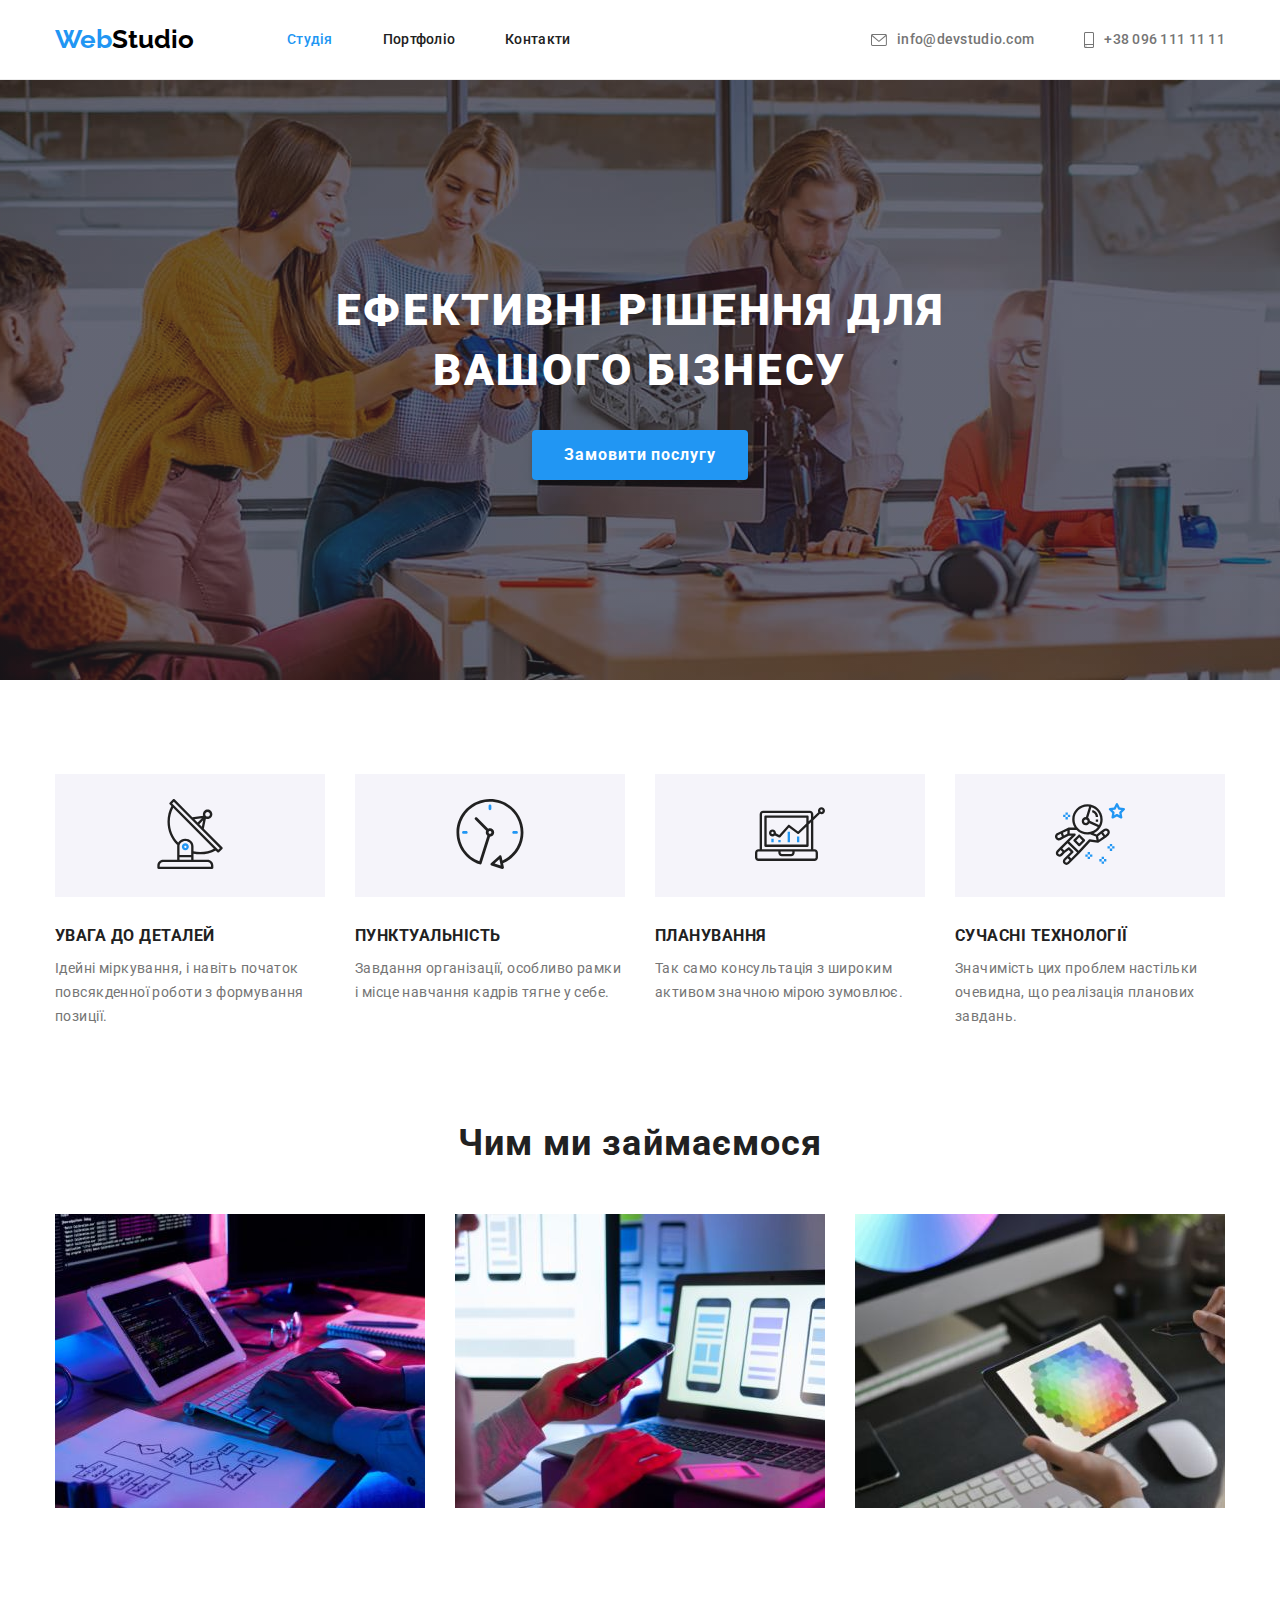
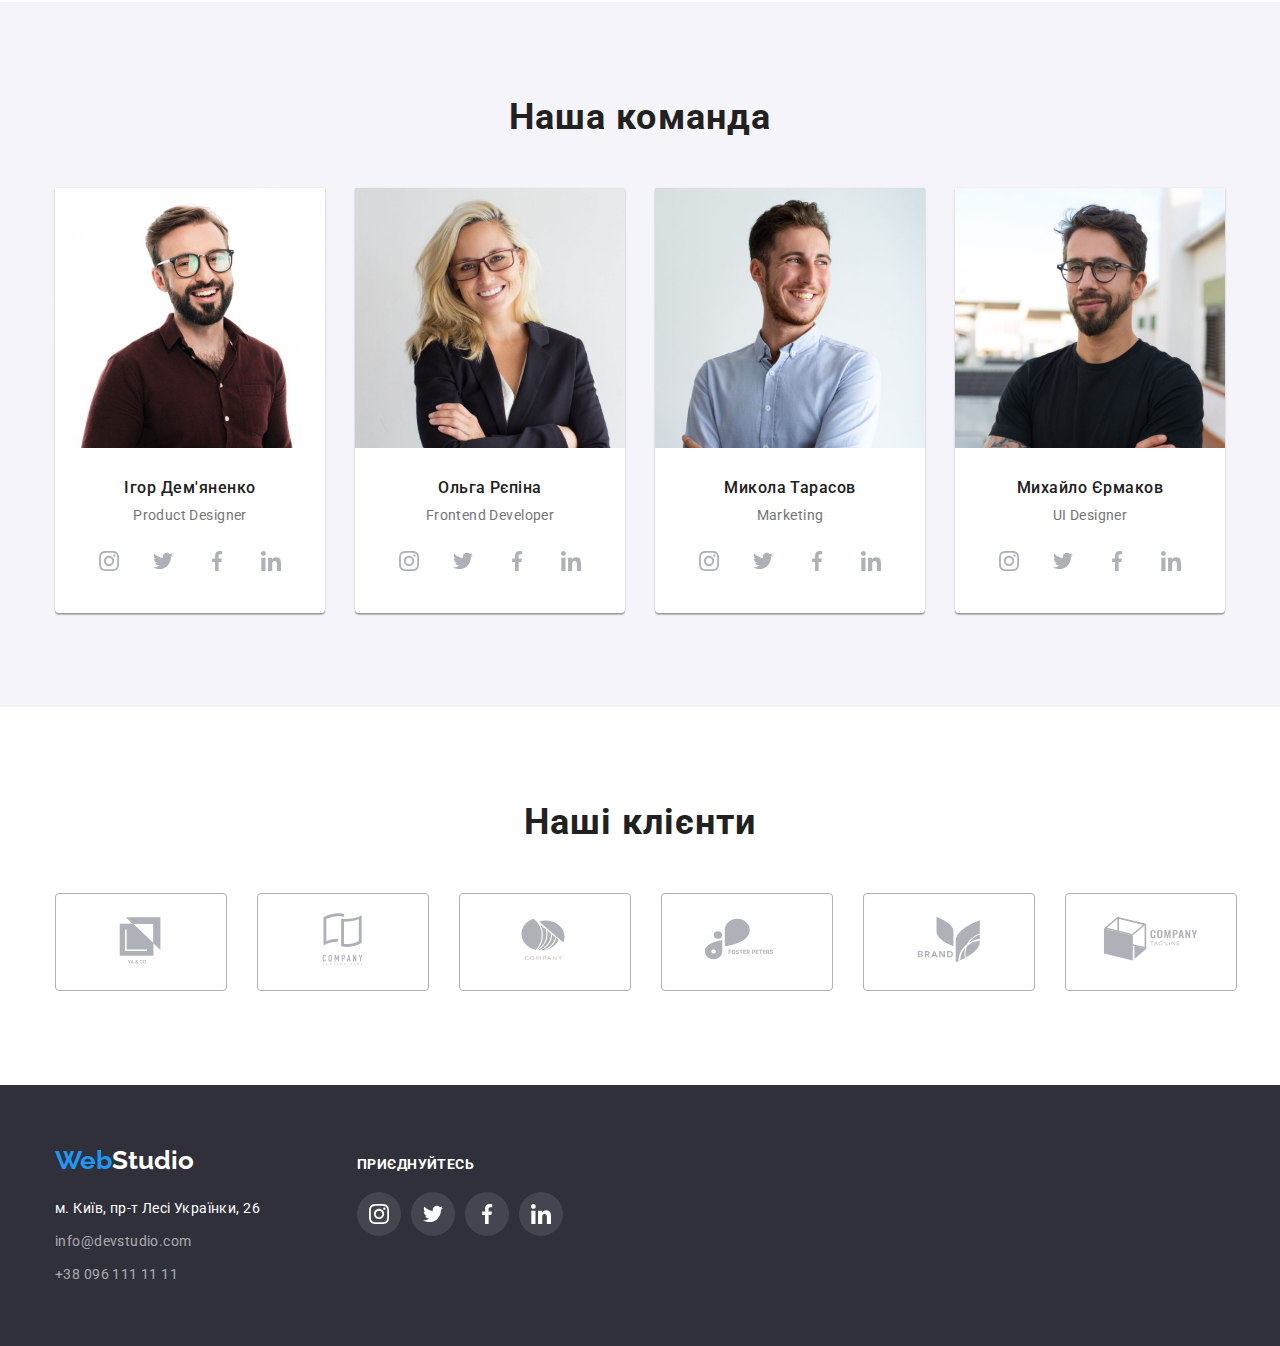
==== index.html @ b972672a "Copy files" ====
<!DOCTYPE html>
<html lang="uk">

<head>
  <meta charset="UTF-8" />
  <meta http-equiv="X-UA-Compatible" content="IE=edge" />
  <meta name="viewport" content="width=device-width, initial-scale=1.0" />
  <link rel="preconnect" href="https://fonts.googleapis.com" />
  <link rel="preconnect" href="https://fonts.gstatic.com" crossorigin />
  <link
    href="https://fonts.googleapis.com/css2?family=Montserrat:wght@400;700&family=Raleway:wght@700&family=Roboto:wght@400;500;700;900&display=swap"
    rel="stylesheet" />
  <link rel="stylesheet"
    href="https://cdnjs.cloudflare.com/ajax/libs/modern-normalize/1.1.0/modern-normalize.min.css" />
  <link rel="stylesheet" href="./css/styles.css" />
  <title>Студія</title>
</head>
<body>
  <!-- header -->
  <header class="header">
    <div class="container">
      <!--logo-->
      <a class="logo" href="./index.html" lang="en"><span class="logo-accent">Web</span>Studio</a>
      <!--nav-->
      <nav class="nav">
        <ul class="list">
          <li class="item">
            <a class="link link-current" href="./index.html">Студія</a>
          </li>
          <li class="item"><a class="link" href="./portfolio.html">Портфоліо</a></li>
          <li class="item"><a class="link" href="">Контакти</a></li>
        </ul>
      </nav>
      <!--contacts-->
      <ul class="contacts">
        <li class="item">
          <a class="link" href="mailto:info@devstudio.com" lang="en"><svg class="contacts-icon" width="16" height="12">
              <use href="./images/symbol-defs.svg#icon-envelope"></use>
            </svg>info@devstudio.com</a>
        </li>
        <li class="item">
          <a class="link" href="tel:+380961111111"><svg class="contacts-icon" width="10" height="16">
              <use href="./images/symbol-defs.svg#icon-smartphone"></use>
            </svg>+38 096 111 11 11</a>
        </li>
      </ul>
    </div>
  </header>
  <!-- main -->
  <main>
    <!--section-hero -->
    <section class="section hero">
      <div class="container">
        <h1 class="title">Ефективні рішення для вашого бізнесу</h1>
        <button class="button" type="button">Замовити послугу</button>
      </div>
    </section>
    <!-- section-features -->
    <section class="section features">
      <div class="container">
        <h2 class="features-title">Наші переваги</h2>
        <ul class="features-list">
          <li class="item">
            <div class="features-thumb">
              <svg class="features-icon" width="70" height="70">
                <use href="./images/symbol-defs.svg#icon-antenna"></use>
              </svg>
            </div>
            <h3 class="title">Увага до деталей</h3>
            <p class="text">
              Ідейні міркування, і навіть початок повсякденної роботи з формування позиції.
            </p>
          </li>
          <li class="item">
            <div class="features-thumb">
              <svg class="features-icon" width="70" height="70">
                <use href="./images/symbol-defs.svg#icon-clock"></use>
              </svg>
            </div>
            <h3 class="title">Пунктуальність</h3>
            <p class="text">
              Завдання організації, особливо рамки і місце навчання кадрів тягне у себе.
            </p>
          </li>
          <li class="item">
            <div class="features-thumb">
              <svg class="features-icon" width="70" height="70">
                <use href="./images/symbol-defs.svg#icon-diagram"></use>
              </svg>
            </div>
            <h3 class="title">Планування</h3>
            <p class="text">Так само консультація з широким активом значною мірою зумовлює.</p>
          </li>
          <li class="item">
            <div class="features-thumb">
              <svg class="features-icon" width="70" height="70">
                <use href="./images/symbol-defs.svg#icon-astronaut"></use>
              </svg>
            </div>
            <h3 class="title">Сучасні технології</h3>
            <p class="text">
              Значимість цих проблем настільки очевидна, що реалізація планових завдань.
            </p>
          </li>
        </ul>
      </div>
    </section>
    <!-- section-work -->
    <section class="section work">
      <div class="container">
        <h2 class="work-title">Чим ми займаємося</h2>
        <ul class="list">
          <li class="item">
            <img class="img-no-gap" src="./images/box-1.jpg" alt="Написання коду" width="370" height="294" />
          </li>
          <li class="item">
            <img class="img-no-gap" src="./images/box-2.jpg" alt="Адаптація під мобільні пристрої" width="370"
              height="294" />
          </li>
          <li class="item">
            <img class="img-no-gap" src="./images/box-3.jpg" alt="Розробка дизайну" width="370" height="294" />
          </li>
        </ul>
      </div>
    </section>
    <!-- section-team -->
    <section class="section team">
      <div class="container">
        <h2 class="team-title">Наша команда</h2>
        <ul class="list">
          <li class="item">
            <img class="img-no-gap" src="./images/img-1.jpg" alt="Ігор Дем'яненко" width="270" height="260" />
            <div class="team-card">
              <h3 class="title">Ігор Дем'яненко</h3>
              <p class="text" lang="en">Product Designer</p>
              <ul class="social-list">
                <li class="social-item">
                  <a href="" class="social-link">
                    <svg class="social-icon" width="20" height="20">
                      <use href="./images/symbol-defs.svg#icon-instagram"></use>
                    </svg>
                  </a>
                </li>
                <li class="social-item">
                  <a href="" class="social-link">
                    <svg class="social-icon" width="20" height="20">
                      <use href="./images/symbol-defs.svg#icon-twitter"></use>
                    </svg>
                  </a>
                </li>
                <li class="social-item">
                  <a href="" class="social-link">
                    <svg class="social-icon" width="20" height="20">
                      <use href="./images/symbol-defs.svg#icon-facebook"></use>
                    </svg>
                  </a>
                </li>
                <li class="social-item">
                  <a href="" class="social-link">
                    <svg class="social-icon" width="20" height="20">
                      <use href="./images/symbol-defs.svg#icon-linkedin"></use>
                    </svg>
                  </a>
                </li>
              </ul>
            </div>
          </li>
          <li class="item">
            <img class="img-no-gap" src="./images/img-2.jpg" alt="Ольга Рєпіна" width="270" height="260" />
            <div class="team-card">
              <h3 class="title">Ольга Рєпіна</h3>
              <p class="text" lang="en">Frontend Developer</p>
              <ul class="social-list">
                <li class="social-item">
                  <a href="" class="social-link">
                    <svg class="social-icon" width="20" height="20">
                      <use href="./images/symbol-defs.svg#icon-instagram"></use>
                    </svg>
                  </a>
                </li>
                <li class="social-item">
                  <a href="" class="social-link">
                    <svg class="social-icon" width="20" height="20">
                      <use href="./images/symbol-defs.svg#icon-twitter"></use>
                    </svg>
                  </a>
                </li>
                <li class="social-item">
                  <a href="" class="social-link">
                    <svg class="social-icon" width="20" height="20">
                      <use href="./images/symbol-defs.svg#icon-facebook"></use>
                    </svg>
                  </a>
                </li>
                <li class="social-item">
                  <a href="" class="social-link">
                    <svg class="social-icon" width="20" height="20">
                      <use href="./images/symbol-defs.svg#icon-linkedin"></use>
                    </svg>
                  </a>
                </li>
              </ul>
            </div>
          </li>
          <li class="item">
            <img class="img-no-gap" src="./images/img-3.jpg" alt="Микола Тарасов" width="270" height="260" />
            <div class="team-card">
              <h3 class="title">Микола Тарасов</h3>
              <p class="text" lang="en">Marketing</p>
              <ul class="social-list">
                <li class="social-item">
                  <a href="" class="social-link">
                    <svg class="social-icon" width="20" height="20">
                      <use href="./images/symbol-defs.svg#icon-instagram"></use>
                    </svg>
                  </a>
                </li>
                <li class="social-item">
                  <a href="" class="social-link">
                    <svg class="social-icon" width="20" height="20">
                      <use href="./images/symbol-defs.svg#icon-twitter"></use>
                    </svg>
                  </a>
                </li>
                <li class="social-item">
                  <a href="" class="social-link">
                    <svg class="social-icon" width="20" height="20">
                      <use href="./images/symbol-defs.svg#icon-facebook"></use>
                    </svg>
                  </a>
                </li>
                <li class="social-item">
                  <a href="" class="social-link">
                    <svg class="social-icon" width="20" height="20">
                      <use href="./images/symbol-defs.svg#icon-linkedin"></use>
                    </svg>
                  </a>
                </li>
              </ul>
            </div>
          </li>
          <li class="item">
            <img class="img-no-gap" src="./images/img-4.jpg" alt="Михайло Єрмаков" width="270" height="260" />
            <div class="team-card">
              <h3 class="title">Михайло Єрмаков</h3>
              <p class="text" lang="en">UI Designer</p>
              <ul class="social-list">
                <li class="social-item">
                  <a href="" class="social-link">
                    <svg class="social-icon" width="20" height="20">
                      <use href="./images/symbol-defs.svg#icon-instagram"></use>
                    </svg>
                  </a>
                </li>
                <li class="social-item">
                  <a href="" class="social-link">
                    <svg class="social-icon" width="20" height="20">
                      <use href="./images/symbol-defs.svg#icon-twitter"></use>
                    </svg>
                  </a>
                </li>
                <li class="social-item">
                  <a href="" class="social-link">
                    <svg class="social-icon" width="20" height="20">
                      <use href="./images/symbol-defs.svg#icon-facebook"></use>
                    </svg>
                  </a>
                </li>
                <li class="social-item">
                  <a href="" class="social-link">
                    <svg class="social-icon" width="20" height="20">
                      <use href="./images/symbol-defs.svg#icon-linkedin"></use>
                    </svg>
                  </a>
                </li>
              </ul>
            </div>
          </li>
        </ul>
      </div>
    </section>
    <section class="section clients">
      <div class="container">
        <h2 class="title">Наші клієнти</h2>
        <ul class="list">
          <li class="item">
            <a href="" class="link">
              <svg class="client-logo" width="106" height="60">
                <use href="./images/symbol-defs.svg#icon-logo-1"></use>
              </svg>
            </a>
          </li>
          <li class="item">
            <a href="" class="link">
              <svg class="client-logo" width="106" height="60">
                <use href="./images/symbol-defs.svg#icon-logo-2"></use>
              </svg>
            </a>
          </li>
          <li class="item">
            <a href="" class="link">
              <svg class="client-logo" width="106" height="60">
                <use href="./images/symbol-defs.svg#icon-logo-3"></use>
              </svg>
            </a>
          </li>
          <li class="item">
            <a href="" class="link">
              <svg class="client-logo" width="106" height="60">
                <use href="./images/symbol-defs.svg#icon-logo-4"></use>
              </svg>
            </a>
          </li>
          <li class="item">
            <a href="" class="link">
              <svg class="client-logo" width="106" height="60">
                <use href="./images/symbol-defs.svg#icon-logo-5"></use>
              </svg>
            </a>
          </li>
          <li class="item">
            <a href="" class="link">
              <svg class="client-logo" width="106" height="60">
                <use href="./images/symbol-defs.svg#icon-logo-6"></use>
              </svg>
            </a>
          </li>
        </ul>
    </section>
    </div>
  </main>
  <footer class="footer">
    <div class="container footer-container">
      <div>
        <a class="logo" href="./index.html" lang="en">
          <span class="logo-accent">Web</span>Studio</a>
        <address class="address">
          <ul class="list">
            <li class="item">
              <a href="https://goo.gl/maps/Yz7MCniwzXUrZasD7" class="location" target="_blank">м. Київ, пр-т Лесі
                Українки, 26</a>
            </li>
            <li class="item">
              <a class="link" href="mailto:info@devstudio.com" lang="en">info@devstudio.com</a>
            </li>
            <li class="item">
              <a class="link" href="tel:+380961111111">+38 096 111 11 11</a>
            </li>
          </ul>
        </address>
      </div>
      <div class="follow">
        <h3 class="title">Приєднуйтесь</h3>
        <ul class="follow-list">
          <li class="follow-item">
            <a href="" class="follow-link">
              <svg class="follow-icon" width="20" height="20">
                <use href="./images/symbol-defs.svg#icon-instagram"></use>
              </svg>
            </a>
          </li>
          <li class="follow-item">
            <a href="" class="follow-link">
              <svg class="follow-icon" width="20" height="20">
                <use href="./images/symbol-defs.svg#icon-twitter"></use>
              </svg>
            </a>
          </li>
          <li class="follow-item">
            <a href="" class="follow-link">
              <svg class="follow-icon" width="20" height="20">
                <use href="./images/symbol-defs.svg#icon-facebook"></use>
              </svg>
            </a>
          </li>
          <li class="follow-item">
            <a href="" class="follow-link">
              <svg class="follow-icon" width="20" height="20">
                <use href="./images/symbol-defs.svg#icon-linkedin"></use>
              </svg>
            </a>
          </li>
        </ul>
      </div>
    </div>
  </footer>
</body>
</html>
---- css/styles.css ----
/* colors */

:root {
  /* Colors */
  --primary-background-color: #ffffff;
  --secondary-background-color: #2f303a;
  --tertiary-background-color: #f5f4fa;
  --accent-color: #2196f3;
  --primary-text-color: #212121;
  --secondary-text-color: #757575;
  --tertiary-text-color: #ffffff;
  --secondary-text-color-transparency: rgba(255, 255, 255, 0.6);
  --logo-color: #000000;
  --cards-border-color: #eeeeee;
  --header-border-bottom: #ececec;
  --active-button: #188ce8;
  --icon-border: #AFB1B8;
}

/* global */
body {
  font-family: 'Roboto', 'Arial', 'Tahoma', sans-serif;
  font-size: 14px;
  color: var(--primary-text-color);
  background-color: var(--primary-background-color);
}

.container {
  width: 1200px;
  padding-left: 15px;
  padding-right: 15px;
  margin: 0 auto;
}

.section {
  margin-left: auto;
  margin-right: auto;
  padding-top: 94px;
  padding-bottom: 94px;
}

ul {
  list-style: none;
  padding: 0;
  margin: 0;
}

.link {
  text-decoration: none;
}

h1,
h2,
h3,
p {
  margin-top: 0px;
  margin-bottom: 0px;
}

.img-no-gap {
  display: block;
}

/* index */

/* main */

/* header */

.header {
  margin-right: auto;
  margin-left: auto;
  font-weight: 500;
  border-bottom: 1px solid var(--header-border-bottom);
}

.header .container {
  display: flex;
  align-items: center;
}

/* logo */

.logo {
  padding-top: 24px;
  padding-bottom: 24px;
  margin-right: 93px;
  text-decoration: none;
  font-family: 'Raleway', sans-serif;
  font-size: 26px;
  font-weight: 700;
  line-height: calc(31 / 26);
  color: var(--logo-color);
}

.logo-accent {
  color: var(--accent-color);
}

/* nav */

.nav .list {
  display: flex;
}

.nav .item {}

.nav .item:not(:last-child) {
  margin-right: 50px;
}

.nav .link {
  padding-top: 32px;
  padding-bottom: 32px;
  line-height: calc(16 / 14);
  letter-spacing: 0.02em;
  color: var(--primary-text-color);
}

.nav .link-current {
  color: var(--accent-color);
}

.nav .link:hover,
.nav .link:focus {
  color: var(--accent-color);
}

/* contacts */

.contacts {
  display: flex;
  margin-left: auto;
}

.contacts .item {}

.contacts .item:not(:last-child) {
  margin-right: 50px;
}

.contacts-icon {
  fill: currentColor;
  margin-right: 10px;
  vertical-align: middle;
}

.contacts .link {
  padding-top: 32px;
  padding-bottom: 32px;
  line-height: calc(16 / 14);
  letter-spacing: 0.02em;
  color: var(--secondary-text-color);
}

.contacts .link:hover,
.contacts .link:focus {
  color: var(--accent-color);
}

/* hero */

.hero {
  padding-top: 200px;
  padding-bottom: 200px;
  margin-left: auto;
  margin-right: auto;
  height: 600px;
  background-color: var(--secondary-background-color);
  background-image: linear-gradient(to right, rgba(47, 48, 58, 0.4), rgba(47, 48, 58, 0.4)), url('../images/hero.jpg');
  background-repeat: no-repeat;
  background-position: center;
  text-align: center;
}

.hero .title {
  display: block;
  max-width: 696px;
  margin-left: auto;
  margin-right: auto;
  margin-bottom: 30px;
  font-weight: 900;
  font-size: 44px;
  line-height: calc(60 / 44);
  text-align: center;
  letter-spacing: 0.06em;
  text-transform: uppercase;
  color: var(--tertiary-text-color);
}

.hero .button {
  padding: 10px 32px;
  font-family: inherit;
  font-weight: 700;
  font-size: 16px;
  line-height: calc(30 / 16);
  letter-spacing: 0.06em;
  color: var(--tertiary-text-color);
  background-color: var(--accent-color);
  box-shadow: 0px 4px 4px rgba(0, 0, 0, 0.15);
  border: none;
  border-radius: 4px;
  cursor: pointer;
}

.hero .button:hover,
.hero .button:focus {
  background-color: var(--active-button);
}

/* features */

.features {
  padding-bottom: 0px;
}

.features-title {
  /* hidden */
  position: absolute;
  width: 1px;
  height: 1px;
  margin: -1px;
  border: 0;
  padding: 0;

  white-space: nowrap;
  clip-path: inset(100%);
  clip: rect(0 0 0 0);
  overflow: hidden;
}

.features-list {
  display: flex;
  gap: 30px;
}

.features .item {
  width: calc((100% - 90px) / 4);
}

.features-thumb {
  background-color: var(--tertiary-background-color);
  padding: 25px 100px;
  margin-bottom: 30px;
}

.features .title {
  font-weight: 700;
  line-height: calc(16 / 14);
  letter-spacing: 0.03em;
  text-transform: uppercase;
}

.features .text {
  margin-top: 10px;
  line-height: calc(24 / 14);
  letter-spacing: 0.03em;
  color: var(--secondary-text-color);
}

/* work */

.work-title {
  margin-bottom: 50px;
  font-weight: 700;
  font-size: 36px;
  line-height: calc(42 / 36);
  text-align: center;
  letter-spacing: 0.03em;
}

.work .list {
  display: flex;
  gap: 30px;
}

.work .item {
  flex-basis: calc((100% - 60px) / 3);
}

/* team */

.team {
  background-color: var(--tertiary-background-color);
}

.team-title {
  margin-bottom: 50px;
  font-weight: 700;
  font-size: 36px;
  line-height: calc(42 / 36);
  text-align: center;
  letter-spacing: 0.03em;
}

.team .list {
  display: flex;
  gap: 30px;
}

.team .item {
  flex-basis: calc((100% - 90px) / 4);
  background-color: var(--primary-background-color);
  border-radius: 0px 0px 4px 4px;
  box-shadow: 0px 1px 3px rgba(0, 0, 0, 0.12), 0px 1px 1px rgba(0, 0, 0, 0.14),
    0px 2px 1px rgba(0, 0, 0, 0.2);
}

.team-card {
  padding: 30px 32px;
}

.team .title {
  margin-bottom: 10px;
  font-weight: 500;
  font-size: 16px;
  line-height: calc(19 / 16);
  text-align: center;
  letter-spacing: 0.03em;
}

.team .text {
  margin-bottom: 16px;
  line-height: calc(19 / 16);
  text-align: center;
  letter-spacing: 0.03em;
  color: var(--secondary-text-color);
}

.social-list {
  display: flex;
  gap: 10px;
}

.social-link {
  display: block;
  padding: 12px;
  width: 44px;
  height: 44px;
  border-radius: 50%;
  fill: var(--icon-border);
}

.social-link:hover,
.social-link:focus {
  fill: var(--primary-background-color);
  background-color: var(--accent-color);
}

/* clients */

.clients .title {
  margin-bottom: 50px;
  font-size: 36px;
  font-weight: 700;
  line-height: calc(42/36);
  text-align: center;
  letter-spacing: 0.03em;
}

.clients .list {
  display: flex;
  gap: 30px;
}

.clients .link {
  display: inline-block;
  padding: 16px 32px;
  color: var(--icon-border);
  border: 1px solid var(--icon-border);
  border-radius: 4px;
}

.clients .link:hover,
.clients .link:focus {
  color: var(--accent-color);
  border-color: var(--accent-color);
}


.client-logo {
  fill: currentColor;
}


/* footer */

.footer {
  margin-left: auto;
  margin-right: auto;
  padding-top: 60px;
  padding-bottom: 60px;
  background-color: var(--secondary-background-color);
}

.footer-container {
  display: flex;
  align-items: baseline;
}

.footer .logo {
  display: inline-block;
  margin-top: 0px;
  margin-bottom: 20px;
  padding-top: 0px;
  padding-bottom: 0px;
  color: var(--tertiary-text-color);
}

.footer .location {
  margin-top: 0px;
  margin-bottom: 9px;
  text-decoration: none;
  font-style: normal;
  line-height: calc(24 / 14);
  letter-spacing: 0.03em;
  color: var(--tertiary-text-color);
}

.footer .item:not(:last-child) {
  margin-bottom: 9px;
}

.footer .link {
  font-style: normal;
  line-height: calc(24 / 14);
  letter-spacing: 0.03em;
  color: var(--secondary-text-color-transparency);
}

.footer .link:hover,
.footer .link:focus {
  color: var(--accent-color);
}

/* follow */

.follow {
  margin-left: 70px;
}

.follow .title {
  margin-bottom: 20px;
  text-transform: uppercase;
  font-weight: 700;
  font-size: 14px;
  line-height: calc(16/14);
  letter-spacing: 0.03em;
  color: var(--primary-background-color);
}

.follow-list {
  display: flex;
  gap: 10px;
}

.follow-link {
  display: block;
  padding: 12px;
  width: 44px;
  height: 44px;
  border-radius: 50%;
  fill: var(--primary-background-color);
  background: rgba(255, 255, 255, 0.1);
}

.follow-link:hover,
.follow-link:focus {
  fill: var(--primary-background-color);
  background-color: var(--accent-color);
}


/* portfolio */

.filter {
  display: flex;
  list-style: none;
  justify-content: center;
  margin-bottom: 50px;
}

.filter .button {
  background-color: var(--tertiary-background-color);
  padding: 6px 22px;
  font-family: inherit;
  font-weight: 500;
  font-size: 16px;
  line-height: calc(26 / 16);
  text-align: center;
  letter-spacing: 0.03em;
  border: none;
  border-radius: 4px;
}

.filter .item:not(:last-child) {
  margin-right: 8px;
}

.filter .button:hover,
.filter .button:focus {
  color: var(--tertiary-text-color);
  background-color: var(--accent-color);
  box-shadow:
    0px 3px 1px rgba(0, 0, 0, 0.1),
    0px 1px 2px rgba(0, 0, 0, 0.08),
    0px 2px 2px rgba(0, 0, 0, 0.12);
  cursor: pointer;
}

.portfolio-title {
  /* hidden */
  position: absolute;
  width: 1px;
  height: 1px;
  margin: -1px;
  border: 0;
  padding: 0;

  white-space: nowrap;
  clip-path: inset(100%);
  clip: rect(0 0 0 0);
  overflow: hidden;
}

.portfolio-list {
  display: flex;
  flex-wrap: wrap;
  gap: 30px;
}

.portfolio-list .item {
  flex-basis: calc((100% - 60px) / 3);
}

.portfolio-list .item:hover,
.portfolio-list .item:focus {
  box-shadow:
    0px 1px 1px rgba(0, 0, 0, 0.12),
    0px 4px 4px rgba(0, 0, 0, 0.06),
    1px 4px 6px rgba(0, 0, 0, 0.16);
}

.portfolio-card {
  padding: 20px 24px;
  border: 1px solid var(--cards-border-color);
}

.portfolio .title {
  font-weight: 700;
  font-size: 18px;
  line-height: calc(36 / 18);
  letter-spacing: 0.06em;
}

.portfolio .text {
  margin-top: 4px;
  line-height: calc(30 / 16);
  letter-spacing: 0.03em;
  color: var(--secondary-text-color);
}
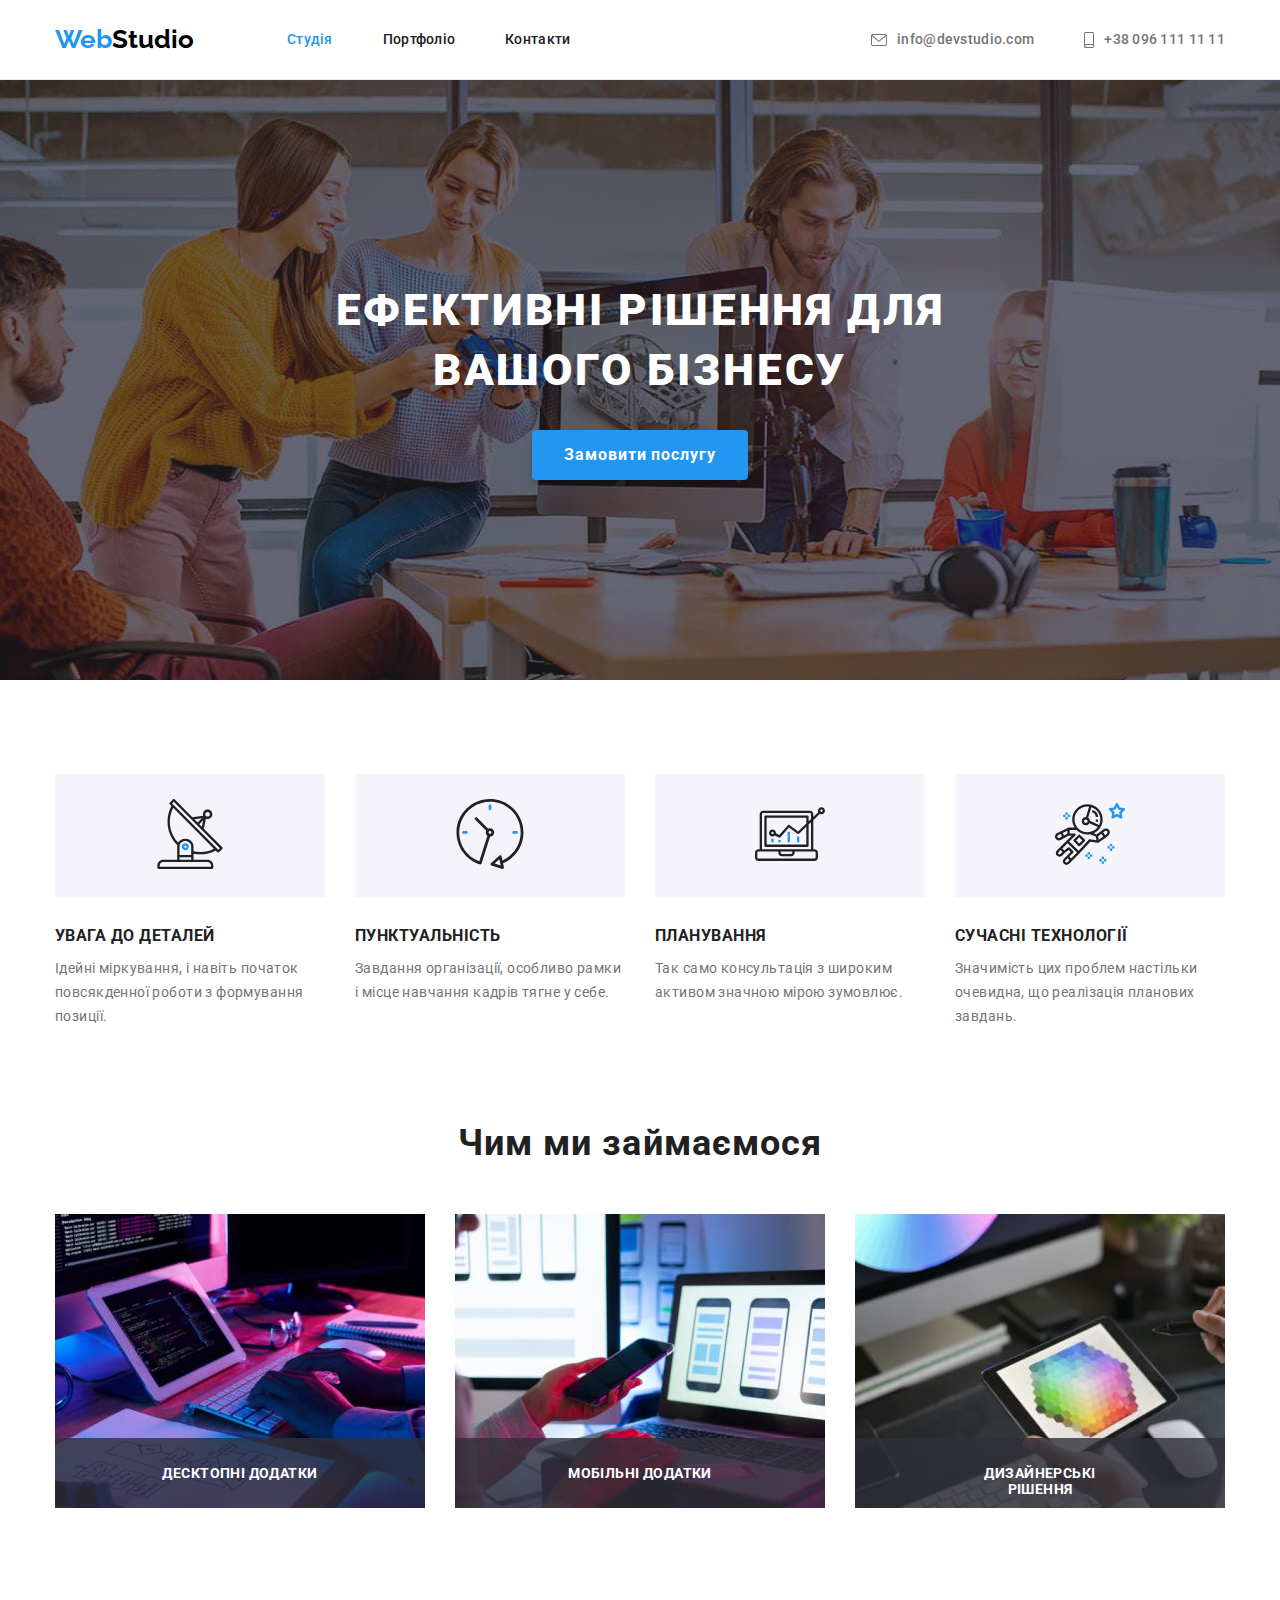
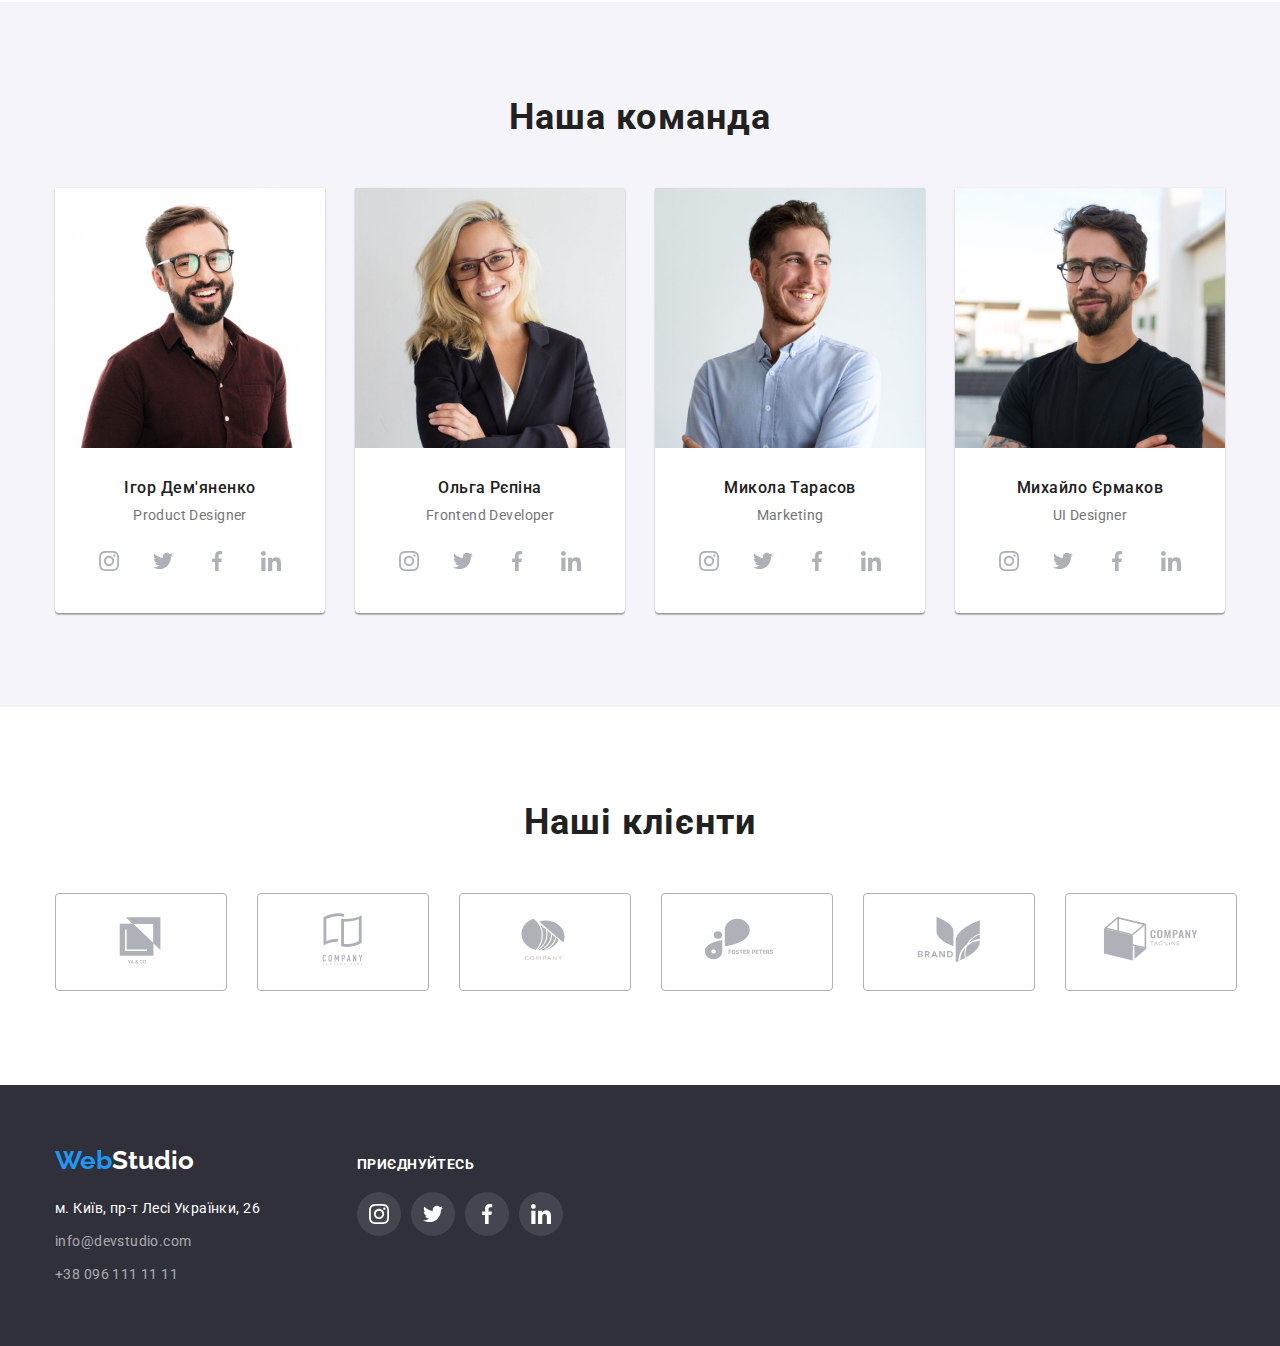
==== commit 85ea9149: "position for work section" ====
--- a/index.html
+++ b/index.html
@@ -112,13 +112,16 @@
         <ul class="list">
           <li class="item">
             <img class="img-no-gap" src="./images/box-1.jpg" alt="Написання коду" width="370" height="294" />
+            <div class="description">Десктопні додатки</div>
           </li>
           <li class="item">
             <img class="img-no-gap" src="./images/box-2.jpg" alt="Адаптація під мобільні пристрої" width="370"
               height="294" />
+              <div class="description">Мобільні додатки</div>
           </li>
           <li class="item">
             <img class="img-no-gap" src="./images/box-3.jpg" alt="Розробка дизайну" width="370" height="294" />
+            <div class="description">Дизайнерські рішення </div>
           </li>
         </ul>
       </div>
--- a/css/styles.css
+++ b/css/styles.css
@@ -1,5 +1,3 @@
-/* colors */
-
 :root {
   /* Colors */
   --primary-background-color: #ffffff;
@@ -15,6 +13,9 @@
   --header-border-bottom: #ececec;
   --active-button: #188ce8;
   --icon-border: #AFB1B8;
+
+  /* Effects */
+  --hover-focus-transition: 250ms cubic-bezier(0.4, 0, 0.2, 1);
 }
 
 /* global */
@@ -115,6 +116,7 @@
   line-height: calc(16 / 14);
   letter-spacing: 0.02em;
   color: var(--primary-text-color);
+  transition: color var(--hover-focus-transition)
 }
 
 .nav .link-current {
@@ -151,6 +153,7 @@
   line-height: calc(16 / 14);
   letter-spacing: 0.02em;
   color: var(--secondary-text-color);
+  transition: color var(--hover-focus-transition);
 }
 
 .contacts .link:hover,
@@ -201,6 +204,7 @@
   border: none;
   border-radius: 4px;
   cursor: pointer;
+  transition: background-color var(--hover-focus-transition);
 }
 
 .hero .button:hover,
@@ -275,7 +279,24 @@
 }
 
 .work .item {
+  position: relative;
   flex-basis: calc((100% - 60px) / 3);
+}
+
+.work .description {
+  position: absolute;
+  left: 0;
+  bottom: 0;
+  padding: 27px 107px;
+  height: 70px;
+  width: 100%;
+  text-transform:uppercase;
+  font-weight: 700;
+  line-height: calc(16/14);
+  text-align: center;
+  letter-spacing: 0.03em;
+  color: var(--tertiary-text-color);
+  background-color: rgba(47, 48, 58, 0.8);
 }
 
 /* team */
@@ -339,6 +360,7 @@
   height: 44px;
   border-radius: 50%;
   fill: var(--icon-border);
+  transition: background-color var(--hover-focus-transition), fill var(--hover-focus-transition);
 }
 
 .social-link:hover,
@@ -369,6 +391,8 @@
   color: var(--icon-border);
   border: 1px solid var(--icon-border);
   border-radius: 4px;
+  transition: color var(--hover-focus-transition),
+              border-color var(--hover-focus-transition);
 }
 
 .clients .link:hover,
@@ -426,6 +450,7 @@
   line-height: calc(24 / 14);
   letter-spacing: 0.03em;
   color: var(--secondary-text-color-transparency);
+  transition: color var(--hover-focus-transition);
 }
 
 .footer .link:hover,
@@ -462,6 +487,8 @@
   border-radius: 50%;
   fill: var(--primary-background-color);
   background: rgba(255, 255, 255, 0.1);
+  transition: fill var(--hover-focus-transition),
+  background-color var(--hover-focus-transition);
 }
 
 .follow-link:hover,
@@ -491,6 +518,10 @@
   letter-spacing: 0.03em;
   border: none;
   border-radius: 4px;
+
+  transition: color var(--hover-focus-transition),
+  background-color var(--hover-focus-transition),
+  box-shadow var(--hover-focus-transition);
 }
 
 .filter .item:not(:last-child) {
@@ -531,6 +562,7 @@
 
 .portfolio-list .item {
   flex-basis: calc((100% - 60px) / 3);
+  transition: box-shadow var(--hover-focus-transition);
 }
 
 .portfolio-list .item:hover,
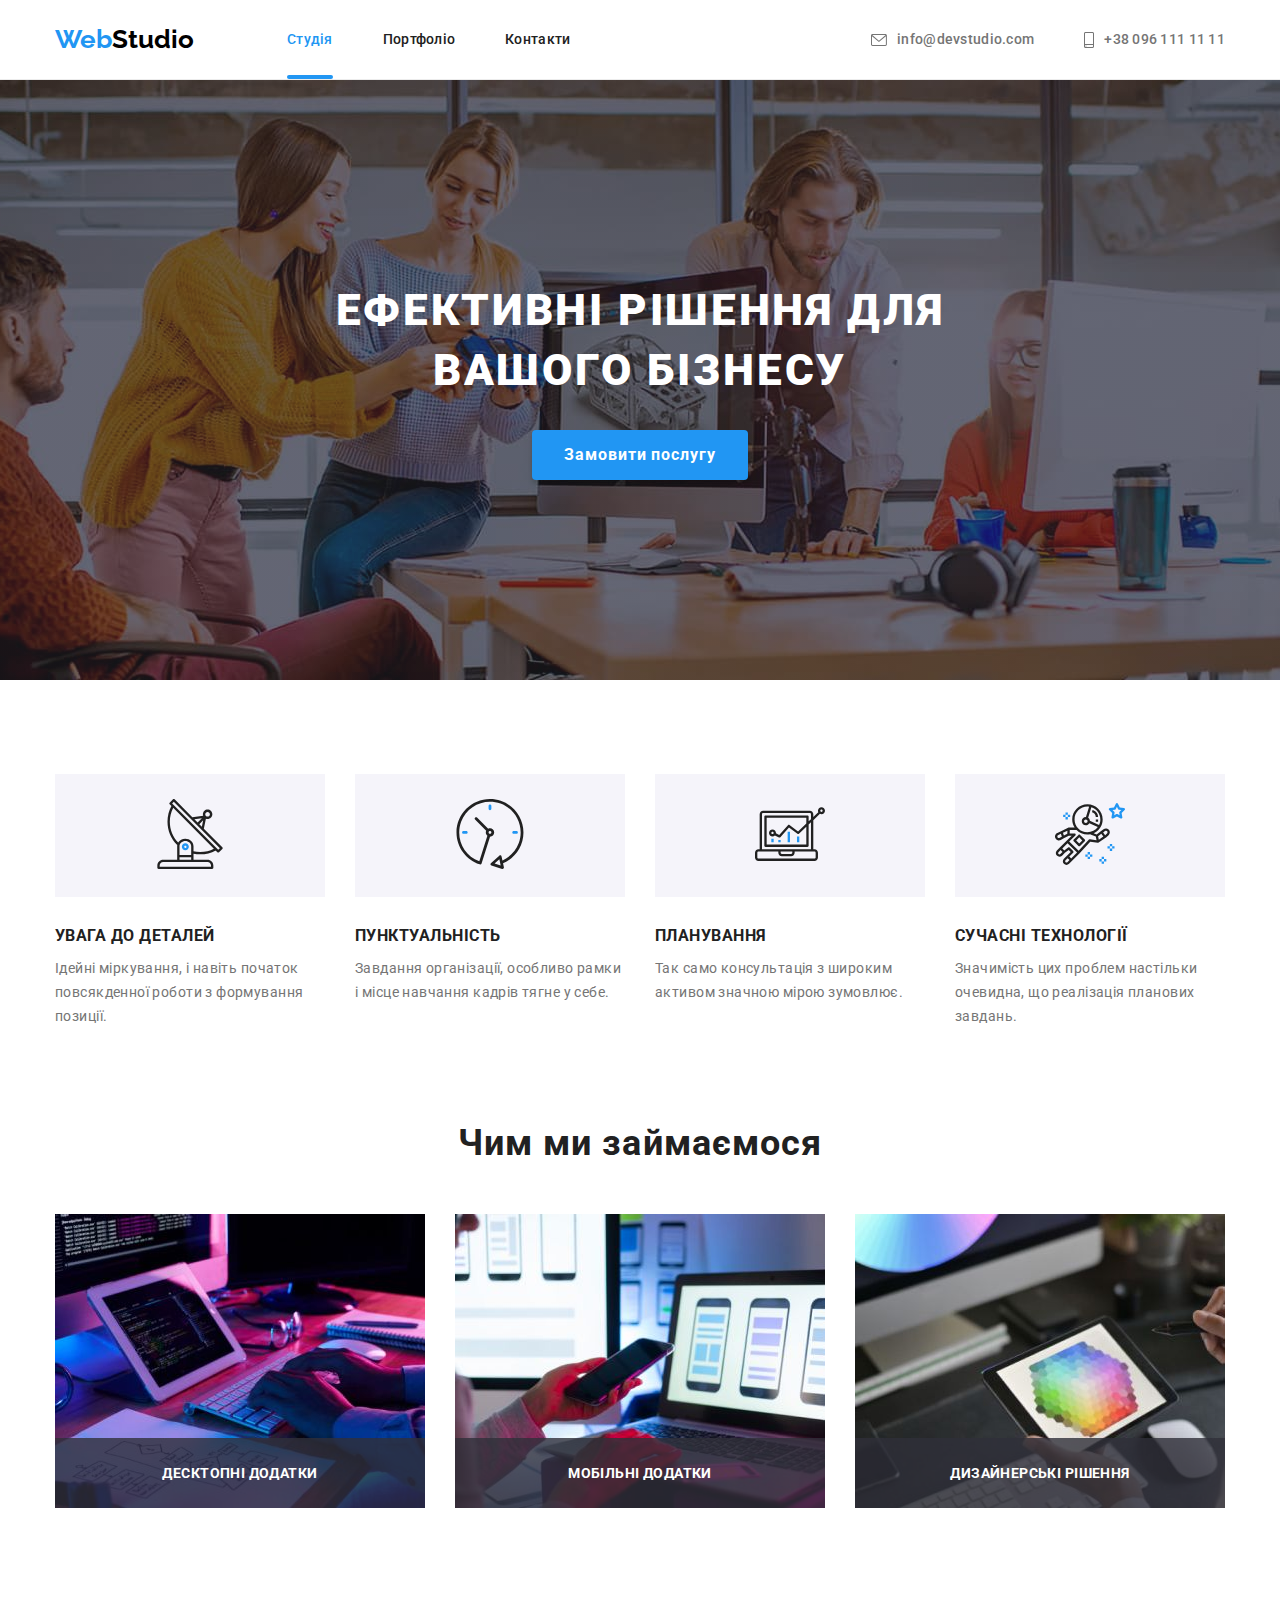
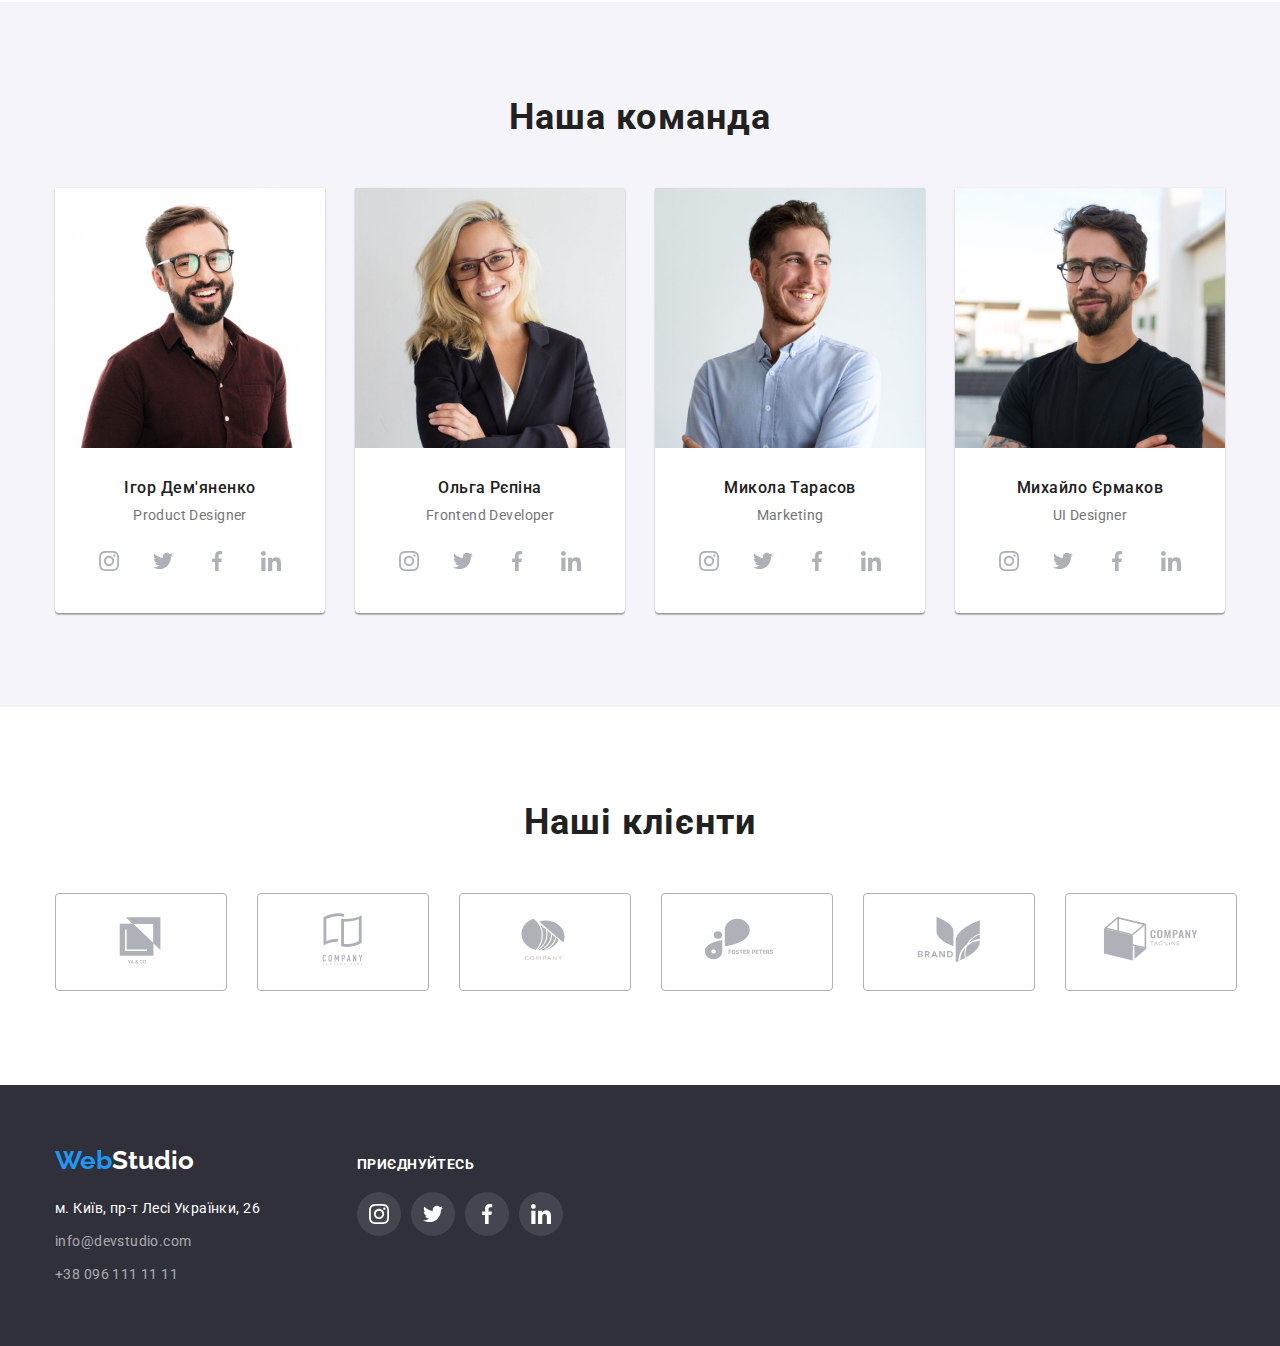
==== commit 1cf8eb4a: "add modal window" ====
--- a/index.html
+++ b/index.html
@@ -15,6 +15,7 @@
   <link rel="stylesheet" href="./css/styles.css" />
   <title>Студія</title>
 </head>
+
 <body>
   <!-- header -->
   <header class="header">
@@ -52,7 +53,7 @@
     <section class="section hero">
       <div class="container">
         <h1 class="title">Ефективні рішення для вашого бізнесу</h1>
-        <button class="button" type="button">Замовити послугу</button>
+        <button data-modal-open class="button" type="button">Замовити послугу</button>
       </div>
     </section>
     <!-- section-features -->
@@ -117,7 +118,7 @@
           <li class="item">
             <img class="img-no-gap" src="./images/box-2.jpg" alt="Адаптація під мобільні пристрої" width="370"
               height="294" />
-              <div class="description">Мобільні додатки</div>
+            <div class="description">Мобільні додатки</div>
           </li>
           <li class="item">
             <img class="img-no-gap" src="./images/box-3.jpg" alt="Розробка дизайну" width="370" height="294" />
@@ -387,5 +388,18 @@
       </div>
     </div>
   </footer>
+  <!-- Modal window -->
+  <div class="backdrop is-hidden" data-modal>
+    <div class="modal">
+      <p>
+        Lorem ipsum dolor sit amet consectetur adipisicing elit. Nesciunt perferendis totam consectetur debitis
+        officia vero odio deserunt reprehenderit earum! Architecto minima voluptatibus corporis atque, cumque
+        asperiores nulla fugiat ipsam ipsum.
+      </p>
+      <button data-modal-close type="button">Close</button>
+    </div>
+  </div>
+<script src="./js/modal.js"></script>
 </body>
-</html>
+
+</html>--- a/css/styles.css
+++ b/css/styles.css
@@ -22,6 +22,7 @@
 body {
   font-family: 'Roboto', 'Arial', 'Tahoma', sans-serif;
   font-size: 14px;
+  font-weight: 400;
   color: var(--primary-text-color);
   background-color: var(--primary-background-color);
 }
@@ -46,8 +47,9 @@
   margin: 0;
 }
 
-.link {
+a {
   text-decoration: none;
+  color: currentColor;
 }
 
 h1,
@@ -104,8 +106,6 @@
   display: flex;
 }
 
-.nav .item {}
-
 .nav .item:not(:last-child) {
   margin-right: 50px;
 }
@@ -120,7 +120,19 @@
 }
 
 .nav .link-current {
+  position: relative;
   color: var(--accent-color);
+}
+
+.nav .link-current::after {
+  content: '';
+  position: absolute;
+  bottom: 0;
+  display: block;
+  width: 100%;
+  height: 4px;
+  background-color: var(--accent-color);
+  border-radius: 2px;
 }
 
 .nav .link:hover,
@@ -134,8 +146,6 @@
   display: flex;
   margin-left: auto;
 }
-
-.contacts .item {}
 
 .contacts .item:not(:last-child) {
   margin-right: 50px;
@@ -287,7 +297,7 @@
   position: absolute;
   left: 0;
   bottom: 0;
-  padding: 27px 107px;
+  padding: 27px;
   height: 70px;
   width: 100%;
   text-transform:uppercase;
@@ -578,6 +588,34 @@
   border: 1px solid var(--cards-border-color);
 }
 
+.portfolio-list .thumb {
+  position: relative;
+  overflow: hidden;
+}
+
+.overlay {
+  display: flex;
+  align-items: center;
+  justify-content: center;
+  position: absolute;
+  top: 100%;
+  left: 0;
+  width: 100%;
+  height: 100%;
+  background-color: var(--accent-color);
+  opacity: 0.9;
+  padding: 24px;
+  color: var(--tertiary-text-color);
+  font-size: 18px;
+  line-height: calc(28/18);
+  letter-spacing: 0.03em;
+  transition: transform var(--hover-focus-transition);
+}
+
+.portfolio-list .item:hover .overlay{
+  transform: translateY(-100%);
+}
+
 .portfolio .title {
   font-weight: 700;
   font-size: 18px;
@@ -591,3 +629,30 @@
   letter-spacing: 0.03em;
   color: var(--secondary-text-color);
 }
+
+/* Modal Window */
+.backdrop {
+  position: fixed;
+  top: 0;
+  left: 0;
+  width: 100%;
+  height: 100%;
+  background-color: rgba(0, 0, 0, 0.2);
+}
+
+.backdrop.is-hidden {
+  opacity: 0;
+  pointer-events: none;
+}
+
+.modal {
+  position: absolute;
+  top: 50%;
+  left: 50%;
+  transform: translate(-50%, -50%);
+
+  width: 528px;
+  height: 581px;
+  padding: 20px;
+  background-color: var(--primary-background-color);
+}
